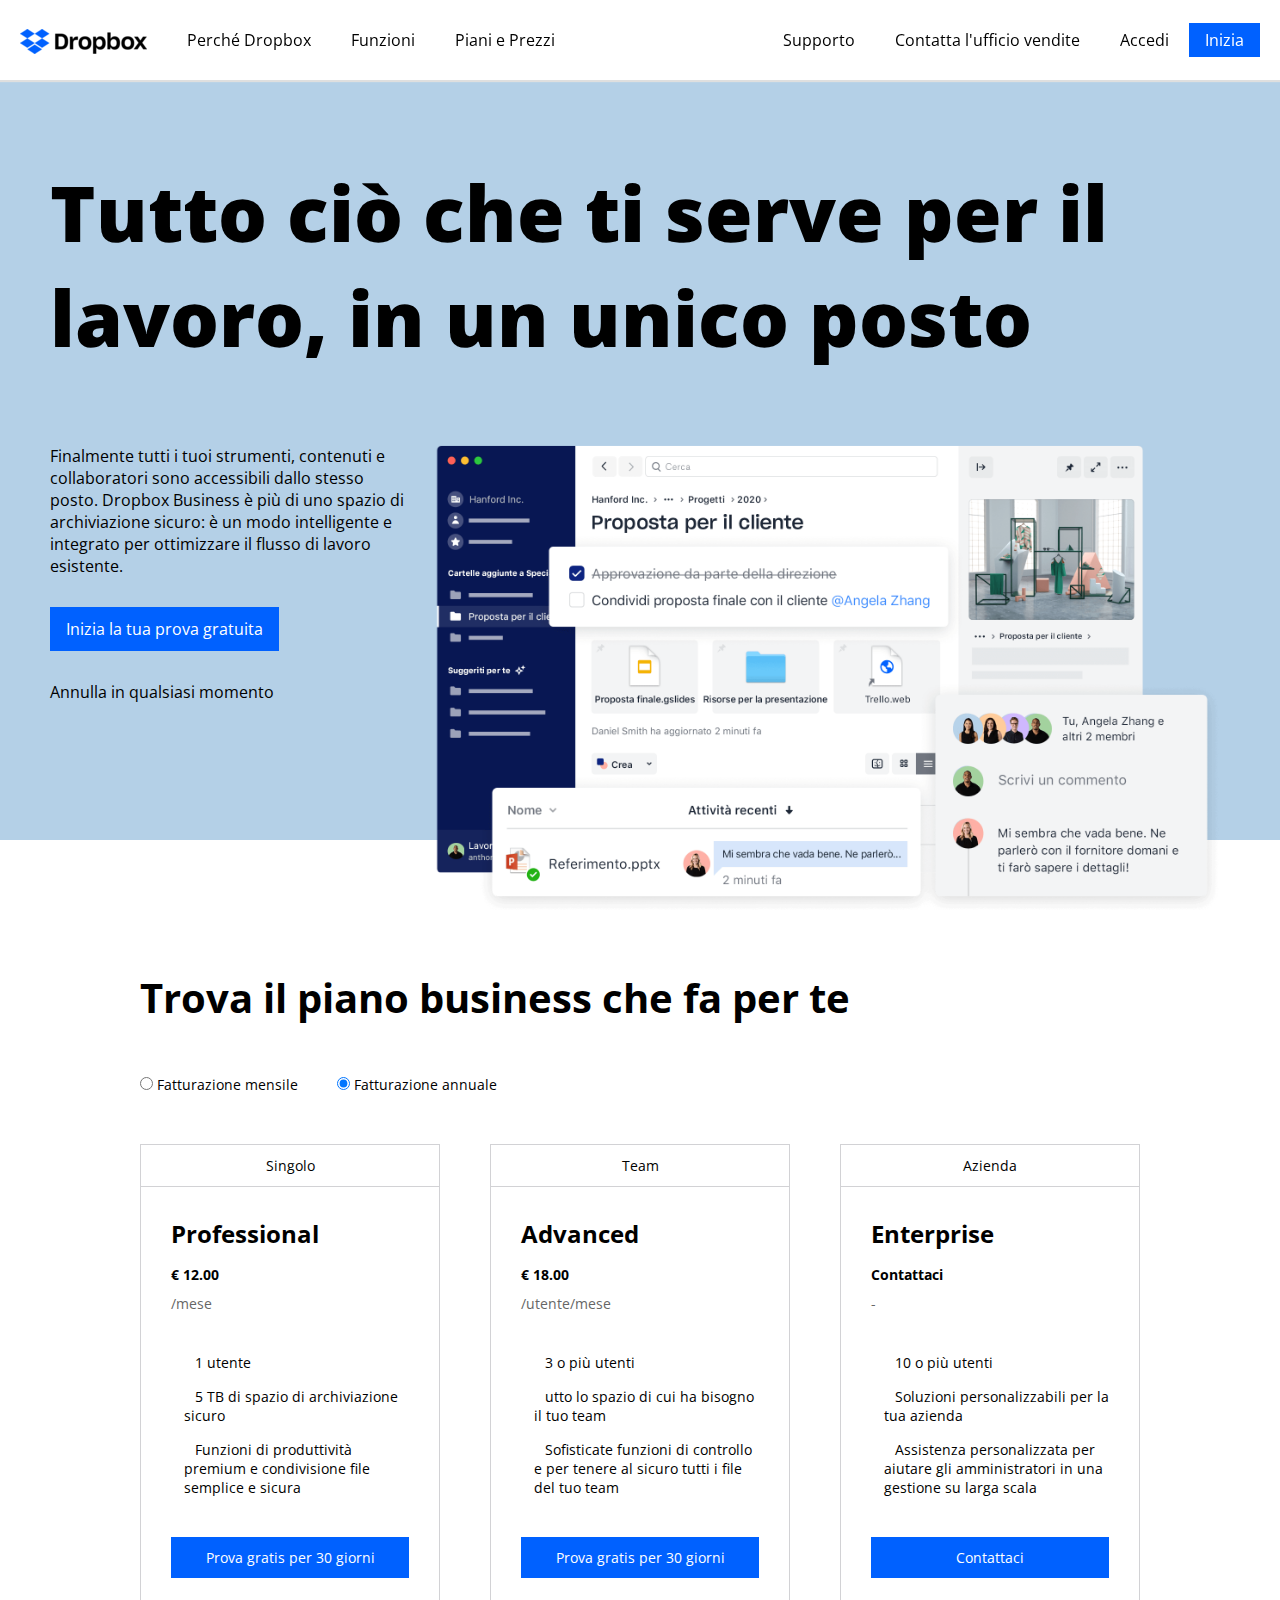
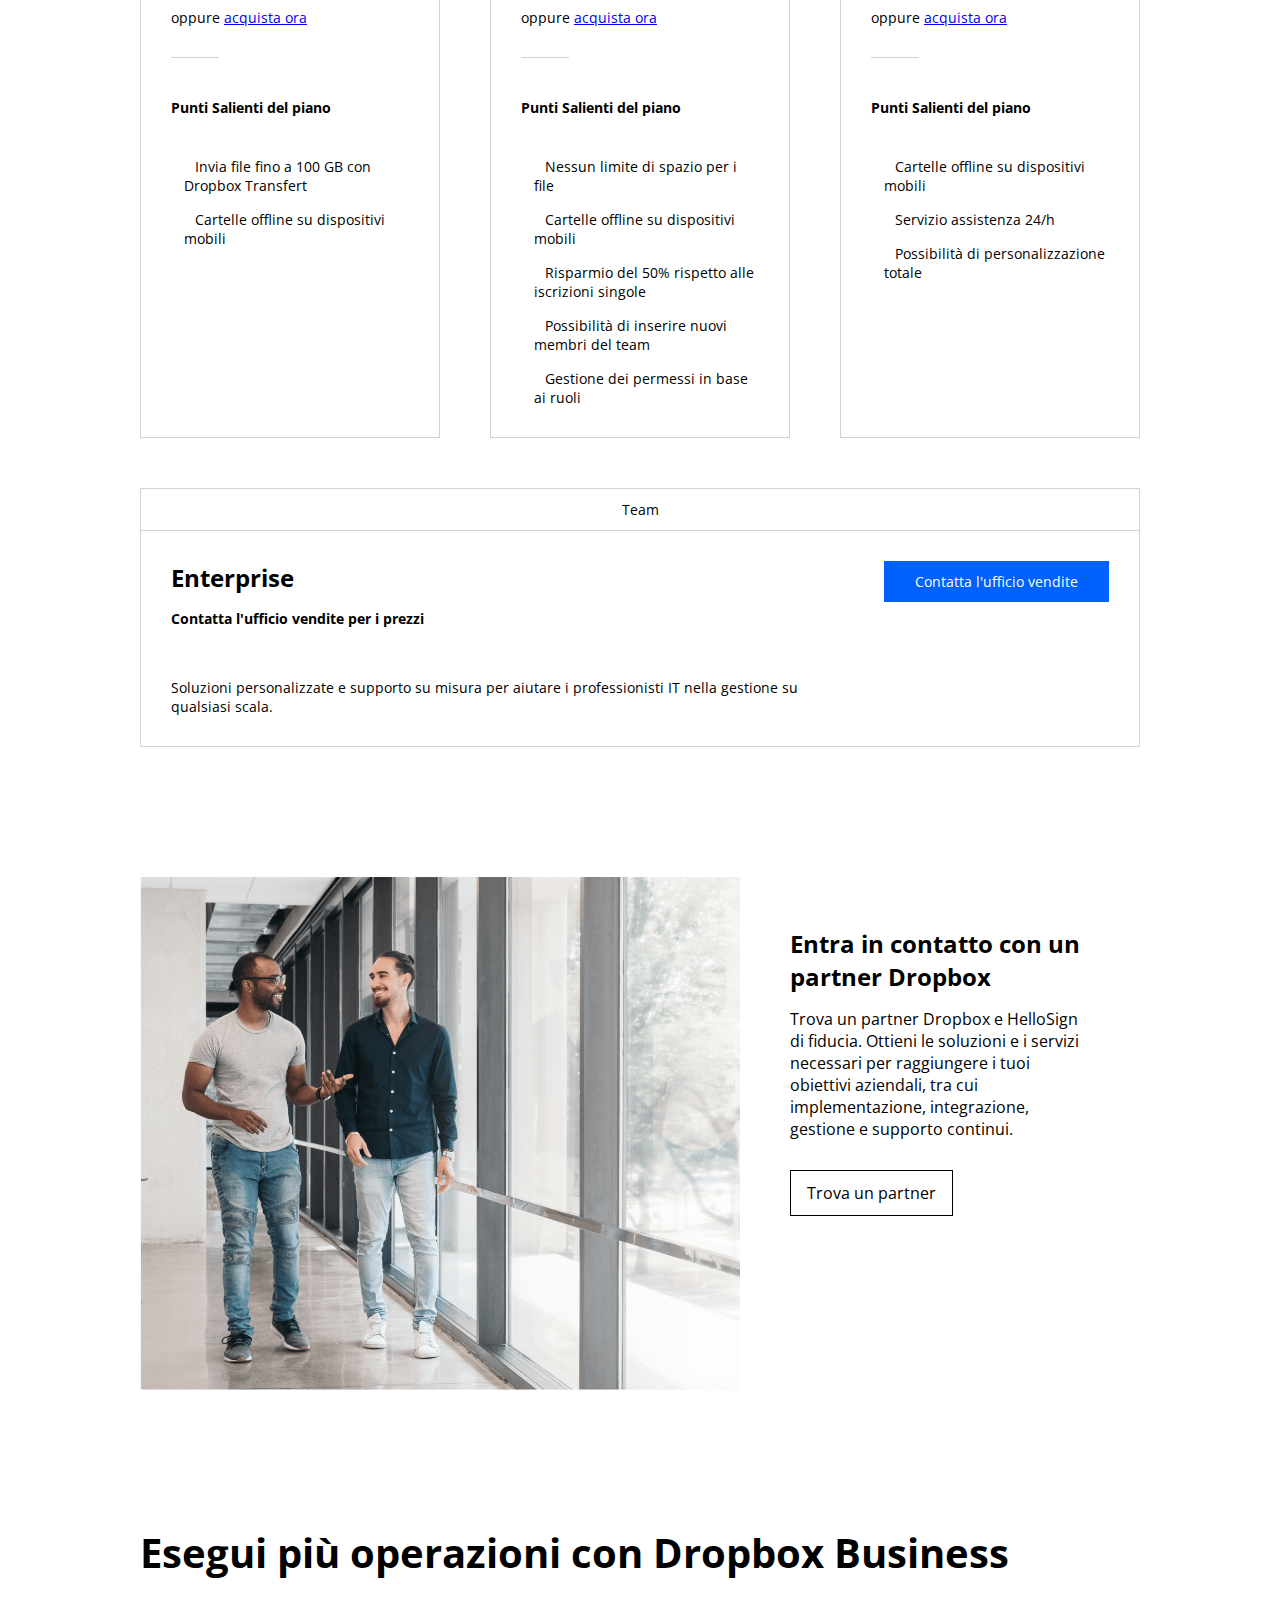
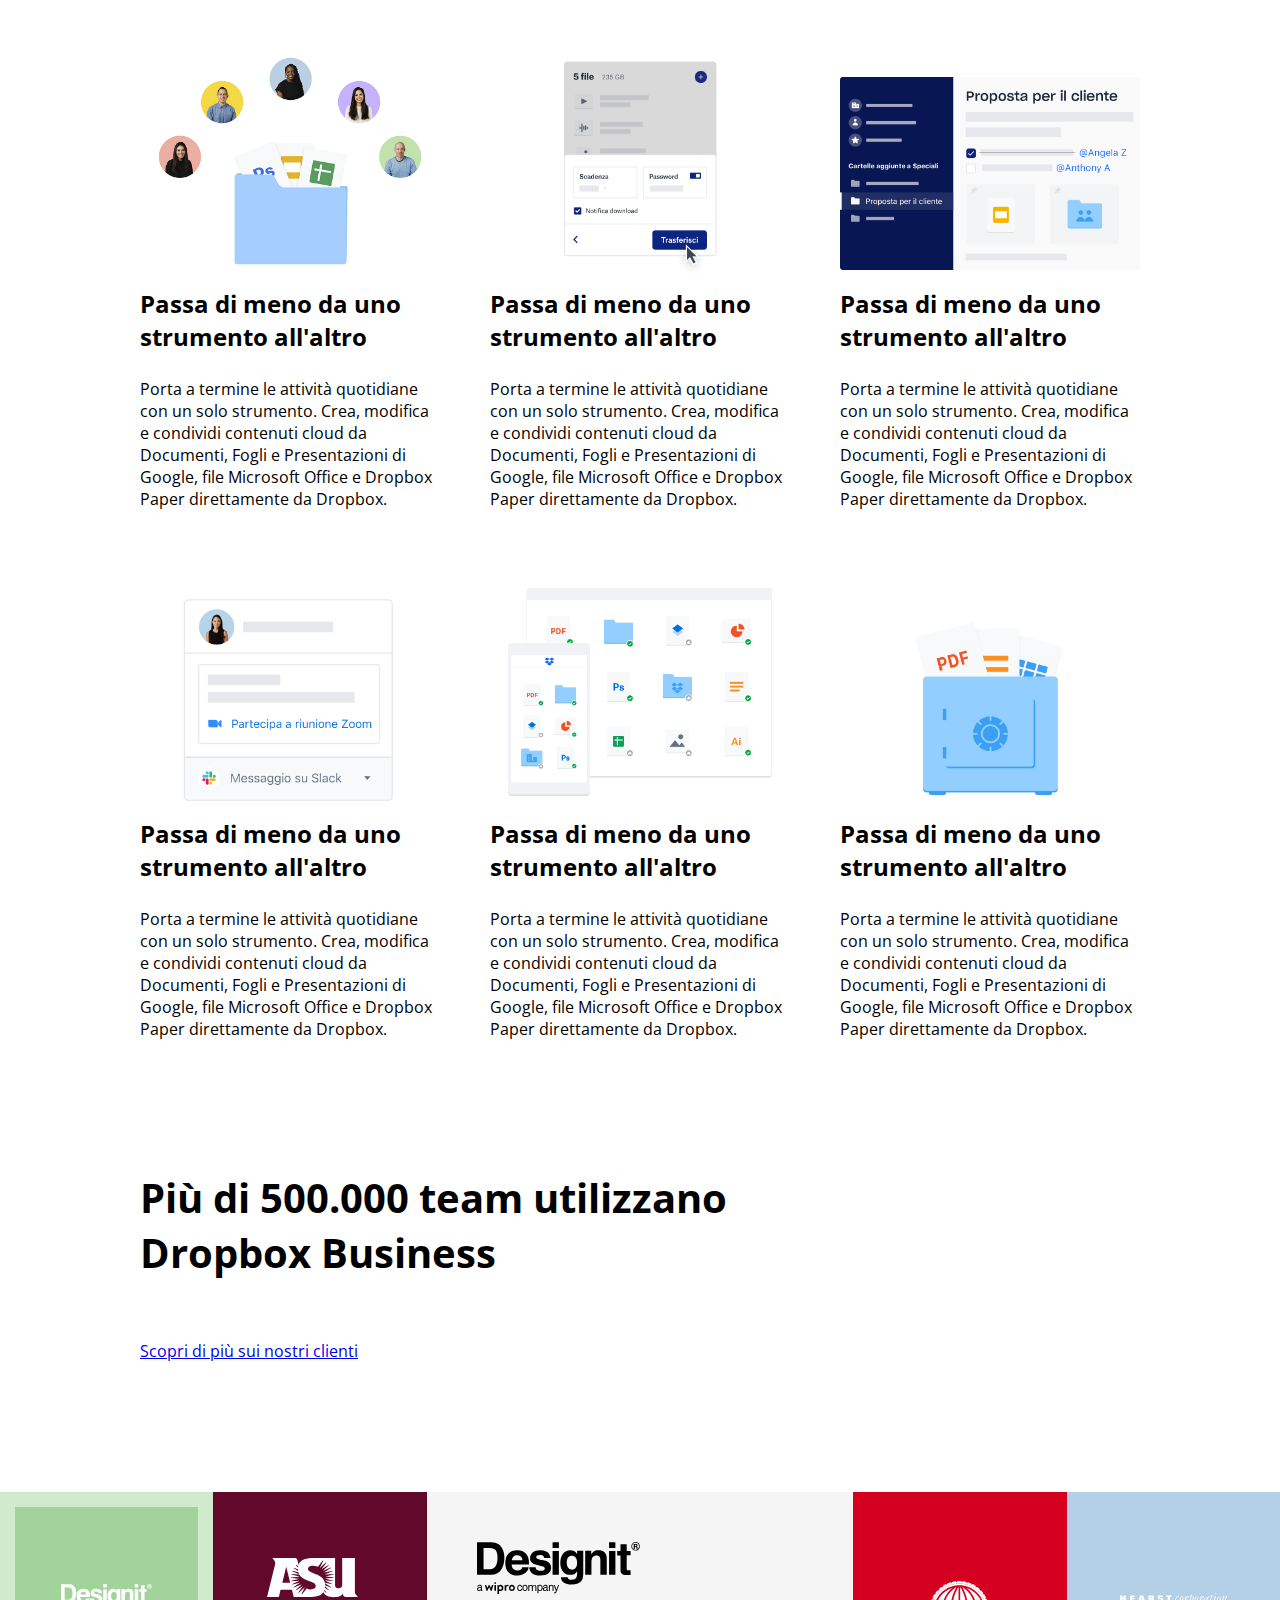
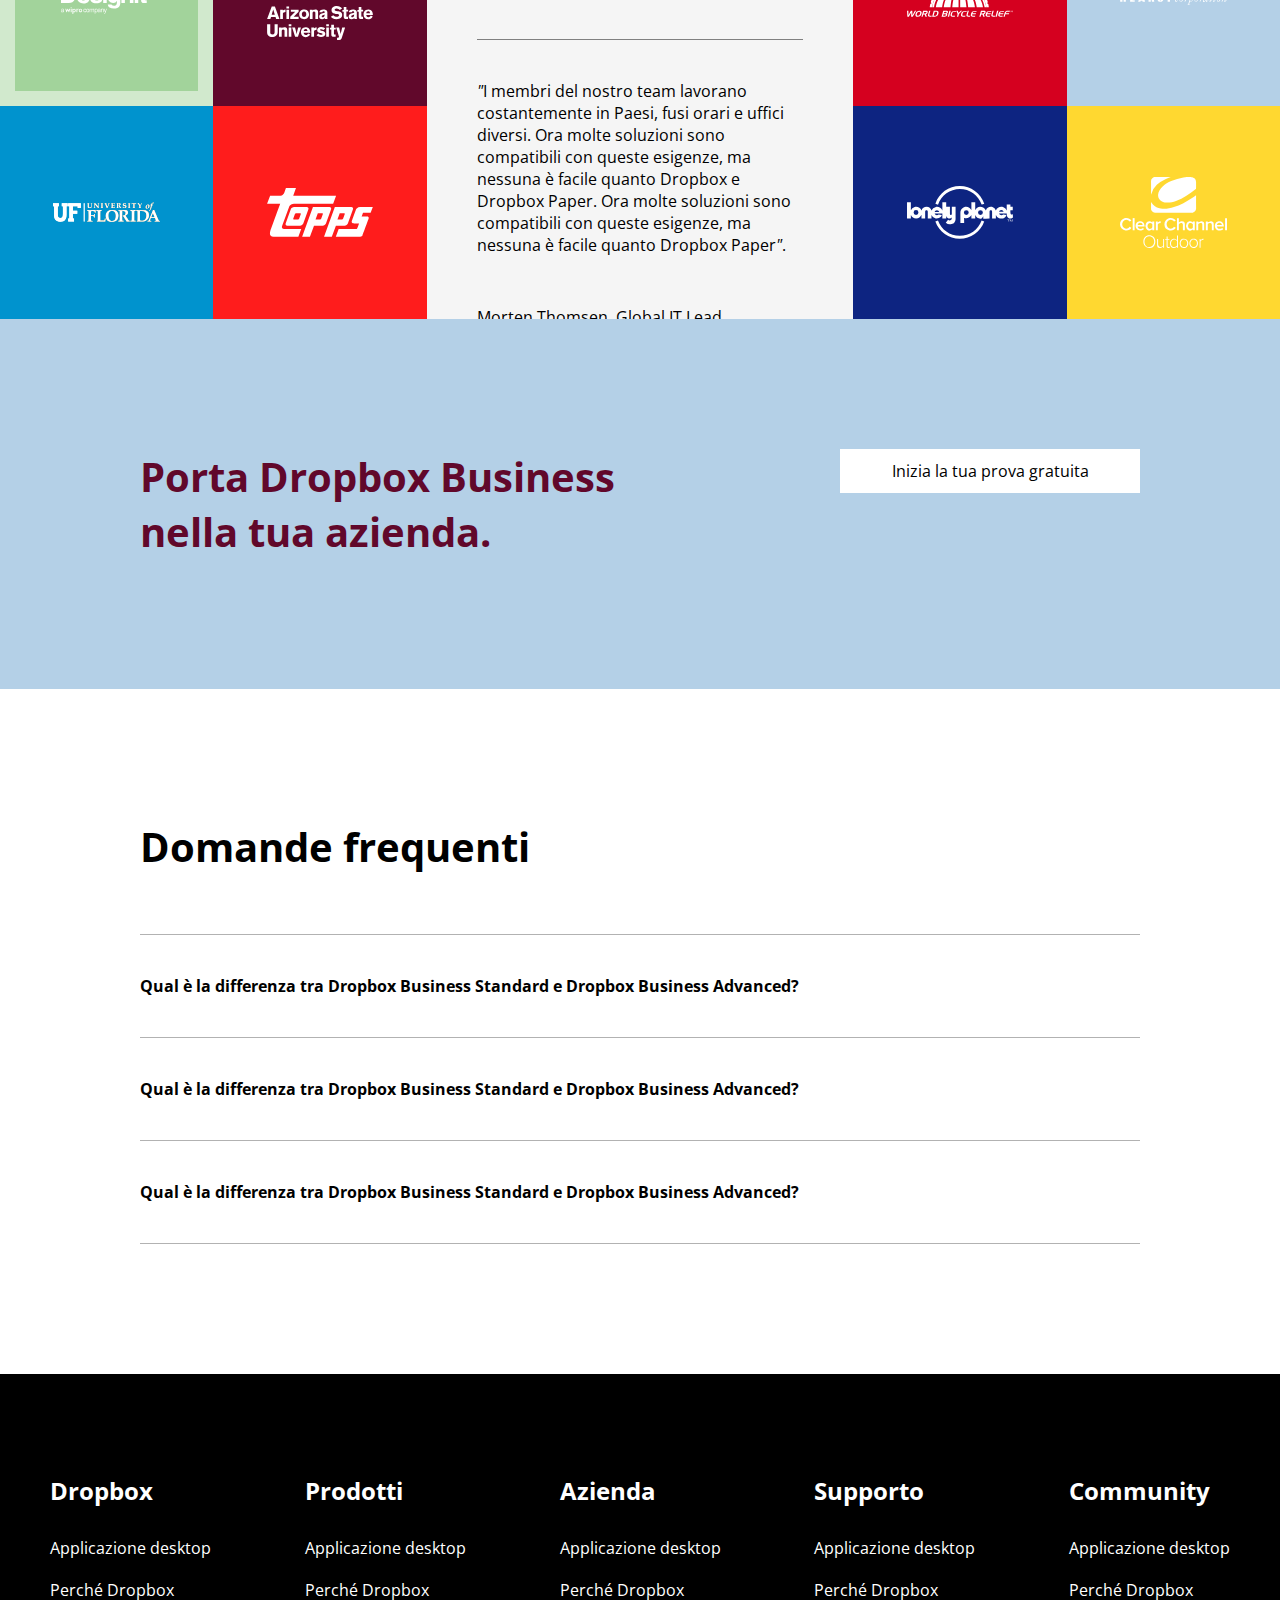
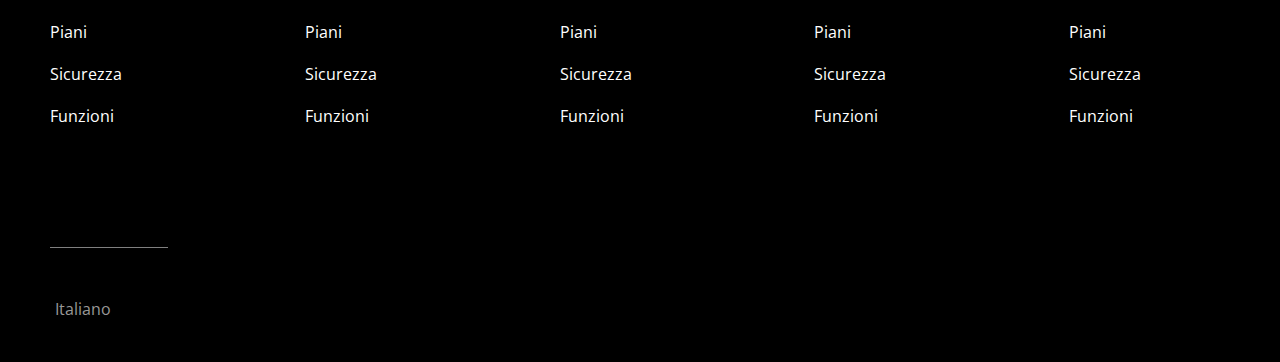
==== index.html @ 7e13dfa2 "Distanze footer" ====
<!DOCTYPE html>
<html lang="en">

<head>
  <meta charset="UTF-8">
  <meta http-equiv="X-UA-Compatible" content="IE=edge">
  <meta name="viewport" content="width=device-width, initial-scale=1.0">
  <title>Dropbox</title>

  <!-- Google Fonts -->
  <link rel="preconnect" href="https://fonts.googleapis.com">
  <link rel="preconnect" href="https://fonts.gstatic.com" crossorigin>
  <link href="https://fonts.googleapis.com/css2?family=Open+Sans:wght@300;400;500;600;700;800&display=swap" rel="stylesheet">


  <!-- Font Awesome -->
  <link rel="stylesheet" href="https://cdnjs.cloudflare.com/ajax/libs/font-awesome/6.2.1/css/all.min.css" integrity="sha512-MV7K8+y+gLIBoVD59lQIYicR65iaqukzvf/nwasF0nqhPay5w/9lJmVM2hMDcnK1OnMGCdVK+iQrJ7lzPJQd1w==" crossorigin="anonymous" referrerpolicy="no-referrer" />

  <!-- CSS -->
  <link rel="stylesheet" href="css/style.css">
</head>

<body>
  <!-- Header -->
  <header>
    <div id="header" class="page-full flex">
      <!-- Header left -->
      <nav class="header-left">
        <ul class="flex">
          <li>
              <img src="img/logo-small.png" alt="Logo di Dropbox">
          </li>
          <li><a href="#">Perché Dropbox</a></li>
          <li><a href="#">Funzioni</a></li>
          <li><a href="#">Piani e Prezzi</a></li>
        </ul>
      </nav>
      <!-- // Header left -->
  
      <!-- Header right -->
      <nav class="header-right">
        <ul class="flex">
          <li><a href="#">Supporto</a></li>
          <li><a href="#">Contatta l'ufficio vendite</a></li>
          <li><a href="#">Accedi</a></li>
          <li><button class="button button-primary small">Inizia</button></li>
        </ul>
      </nav>
      <!-- // Header right -->
    </div>
  </header>
  <!-- // Header -->

  <!-- Main -->
  <main>
    <!-- Jumbotron -->
    <section id="jumbotron">
      <div class="page-big">
        <h1>Tutto ciò che ti serve per il lavoro, in un unico posto</h1>
        <div class="jumbotron-content flex">
          <!-- Info Dropbox -->
          <div class="box-30">
            <p>Finalmente tutti i tuoi strumenti, contenuti e collaboratori sono accessibili dallo stesso posto. Dropbox Business è più di uno spazio di archiviazione sicuro: è un modo intelligente e integrato per ottimizzare il flusso di lavoro esistente.</p>
            <button class="button button-primary large">Inizia la tua prova gratuita</button>
            <div>Annulla in qualsiasi momento</div>
          </div>
          <div class="arrow-down">
            <i class="fa-solid fa-arrow-down"></i>
          </div>
          <!-- // Info Dropbox -->

          <!-- Immagine jumbotron -->
          <div class="box-70">
            <img src="img/jumbo.png" alt="Immagine promozionale - Proposta per il cliente">
          </div>
          <!-- // Immagine jumbotron -->
        </div>
      </div>
    </section>
    <!-- // Jumbotron -->

    <!-- Piani business -->
    <section id="plans" class="page-small">
      <h2>Trova il piano business che fa per te</h2>
      <div class="inputs">
        <input type="radio" id="mensile" name="fatturazione" value="mensile" checked>
        <label for="mensile">Fatturazione mensile</label>
        <input type="radio" id="annuale" name="fatturazione" value="annuale" checked>
        <label for="annuale">Fatturazione annuale</label>
      </div>
      <div class="vertical flex">
        <!-- Piano professional -->
        <div class="box-30">
          <div class="target large center">
            <i class="fa-solid fa-user"></i> Singolo
          </div>
          <div class="plan">
            <h3>Professional</h3>
            <div class="price">
              <strong>€ 12.00</strong>
              <div class="gray">/mese</div>
            </div>
            <ul class="fa-ul">
              <li><span class="fa-li user"></span>1 utente</li>
              <li><span class="fa-li folder"></span>5 TB di spazio di archiviazione sicuro</li>
              <li><span class="fa-li share-nodes"></span>Funzioni di produttività premium e condivisione file semplice e sicura</li>
            </ul>
            <div class="center">
              <button class="button button-primary large">Prova gratis per 30 giorni</button>
            </div>
            <div class="buy">oppure <a href="#">acquista ora</a></div>
            <hr>
            <div class="features">
              <strong>Punti Salienti del piano</strong>
            </div>
            <ul class="fa-ul">
              <li><span class="fa-li checklist"></span>Invia file fino a 100 GB con Dropbox Transfert</li>
              <li><span class="fa-li checklist"></span>Cartelle offline su dispositivi mobili</li>
            </ul>
          </div>
        </div>
        <!-- // Piano professional -->

        <!-- Piano advanced -->
        <div class="box-30">
          <div class="target large center">
            <i class="fa-solid fa-users"></i> Team
          </div>
          <div class="plan">
            <h3>Advanced</h3>
            <div class="price">
              <strong>€ 18.00</strong>
              <div class="gray">/utente/mese</div>
            </div>
            <ul class="fa-ul">
              <li><span class="fa-li users"></span>3 o più utenti</li>
              <li><span class="fa-li folder"></span>utto lo spazio di cui ha bisogno il tuo team</li>
              <li><span class="fa-li share-nodes"></span>Sofisticate funzioni di controllo e per tenere al sicuro tutti i file del tuo team</li>
            </ul>
            <div class="center">
              <button class="button button-primary large">Prova gratis per 30 giorni</button>
            </div>
            <div class="buy">oppure <a href="#">acquista ora</a></div>
            <hr>
            <div class="features">
              <strong>Punti Salienti del piano</strong>
            </div>
            <ul class="fa-ul">
              <li><span class="fa-li checklist"></span>Nessun limite di spazio per i file</li>
              <li><span class="fa-li checklist"></span>Cartelle offline su dispositivi mobili</li>
              <li><span class="fa-li checklist"></span>Risparmio del 50% rispetto alle iscrizioni singole</li>
              <li><span class="fa-li checklist"></span>Possibilità di inserire nuovi membri del team</li>
              <li><span class="fa-li checklist"></span>Gestione dei permessi in base ai ruoli</li>
            </ul>
          </div>
        </div>
        <!-- // Piano advanced -->

        <!-- Piano enterprise azienda -->
        <div class="box-30">
          <div class="target large center">
            <i class="fa-solid fa-building"></i> Azienda
          </div>
          <div class="plan">
            <h3>Enterprise</h3>
            <div class="price">
              <strong>Contattaci</strong>
              <div class="gray">-</div>
            </div>
            <ul class="fa-ul">
              <li><span class="fa-li user"></span>10 o più utenti</li>
              <li><span class="fa-li folder"></span>Soluzioni personalizzabili per la tua azienda</li>
              <li><span class="fa-li share-nodes"></span>Assistenza personalizzata per aiutare gli amministratori in una gestione su larga scala</li>
            </ul>
            <div class="center">
              <button class="button button-primary large">Contattaci</button>
            </div>
            <div class="buy">oppure <a href="#">acquista ora</a></div>
            <hr>
            <div class="features">
              <strong>Punti Salienti del piano</strong>
            </div>
            <ul class="fa-ul">
              <li><span class="fa-li checklist"></span>Cartelle offline su dispositivi mobili</li>
              <li><span class="fa-li checklist"></span>Servizio assistenza 24/h</li>
              <li><span class="fa-li checklist"></span>Possibilità di personalizzazione totale</li>
            </ul>
          </div>
        </div>
        <!-- // Piano enterprise azienda -->
      </div>

      <!-- Piano enterprise team -->
      <div class="horizontal">
        <div class="target large center">
          <i class="fa-solid fa-building"></i> Team
        </div>
        <div class="flex plan">
          <div class="box-70">
            <h3>Enterprise</h3>
            <div class="price">
              <strong>Contatta l'ufficio vendite per i prezzi</strong>
            </div>
            <p>Soluzioni personalizzate e supporto su misura per aiutare i professionisti IT nella gestione su qualsiasi scala.</p>
          </div>
          
          <div class="box-30">
            <button class="button button-primary large">Contatta l'ufficio vendite</button>          
          </div>
        </div>
      </div>
      <!-- // Piano enterprise team -->
    </section>
    <!-- // Piani business -->

    <!-- Contattaci -->
    <section id="contact-us" class="page-small flex">
      <div class="box-60">
        <img src="img/partner.png" alt="Foto promozionale - Partner di Dropbox">
      </div>
      <div class="box-40">
        <h3>Entra in contatto con un partner Dropbox</h3>
        <p>Trova un partner Dropbox e HelloSign di fiducia. Ottieni le soluzioni e i servizi necessari per raggiungere i tuoi obiettivi aziendali, tra cui implementazione, integrazione, gestione e supporto continui.</p>
        <button class="button button-secondary large">Trova un partner</button>
      </div>
    </section>
    <!-- // Contattaci -->

    <!-- Business -->
    <section id="business" class="page-small">
      <h2>Esegui più operazioni con Dropbox Business</h2>
      <div class="flex">
        <!-- Strumento 1 -->
        <div class="box-30">
          <div>
            <img src="img/business-feature-switching-tools.png" alt="Immagine promozionale - Strumenti">
          </div>
          <h3>Passa di meno da uno strumento all'altro</h3>
          <p>Porta a termine le attività quotidiane con un solo strumento. Crea, modifica e condividi contenuti cloud da Documenti, Fogli e Presentazioni di Google, file Microsoft Office e Dropbox Paper direttamente da Dropbox.</p>
        </div>
        <!-- // Strumento 1 -->

        <!-- Strumento 2 -->
        <div class="box-30">
          <div>
            <img src="img/business-feature-send-files-it.png" alt="Immagine promozionale - Trasferimento file">
          </div>
          <h3>Passa di meno da uno strumento all'altro</h3>
          <p>Porta a termine le attività quotidiane con un solo strumento. Crea, modifica e condividi contenuti cloud da Documenti, Fogli e Presentazioni di Google, file Microsoft Office e Dropbox Paper direttamente da Dropbox.</p>
        </div>
        <!-- // Strumento 2 -->

        <!-- Strumento 3 -->
        <div class="box-30">
          <div>
            <img src="img/business-feature-coordinate-it.png" alt="Immagine promozionale - Proposta per il cliente">
          </div>
          <h3>Passa di meno da uno strumento all'altro</h3>
          <p>Porta a termine le attività quotidiane con un solo strumento. Crea, modifica e condividi contenuti cloud da Documenti, Fogli e Presentazioni di Google, file Microsoft Office e Dropbox Paper direttamente da Dropbox.</p>
        </div>
        <!-- // Strumento 3 -->

        <!-- Strumento 4 -->
        <div class="box-30">
          <div>
            <img src="img/business-feature-integrations-it.png" alt="Immagine promozionale - Riunione Zoom">
          </div>
          <h3>Passa di meno da uno strumento all'altro</h3>
          <p>Porta a termine le attività quotidiane con un solo strumento. Crea, modifica e condividi contenuti cloud da Documenti, Fogli e Presentazioni di Google, file Microsoft Office e Dropbox Paper direttamente da Dropbox.</p>
        </div>
        <!-- // Strumento 4 -->

        <!-- Strumento 5 -->
        <div class="box-30">
          <div>
            <img src="img/business-feature-multi-device.png" alt="Immagine promozionale - Strumenti">
          </div>
          <h3>Passa di meno da uno strumento all'altro</h3>
          <p>Porta a termine le attività quotidiane con un solo strumento. Crea, modifica e condividi contenuti cloud da Documenti, Fogli e Presentazioni di Google, file Microsoft Office e Dropbox Paper direttamente da Dropbox.</p>
        </div>
        <!-- // Strumento 5 -->

        <!-- Strumento 6 -->
        <div class="box-30">
          <div>
            <img src="img/business-feature-security.png" alt="Immagine promozionale - Sicurezza di Dropbox">
          </div>
          <h3>Passa di meno da uno strumento all'altro</h3>
          <p>Porta a termine le attività quotidiane con un solo strumento. Crea, modifica e condividi contenuti cloud da Documenti, Fogli e Presentazioni di Google, file Microsoft Office e Dropbox Paper direttamente da Dropbox.</p>
        </div>
        <!-- // Strumento 6 -->
      </div>
    </section>
    <!-- // Business -->

    <!-- Business 2 -->
    <section id="business-choice" class="page-small">
      <div class="box-70">
        <h2>Più di 500.000 team utilizzano Dropbox Business</h2>
        <a href="#">Scopri di più sui nostri clienti</a>
      </div>
    </section>
    <!-- // Business 2 -->

    <!-- Partner -->
    <section id="partner" class="page-full flex">
      <!-- Partner sinistra -->
      <div class="partner-left">
        <div class="partner-box flex">
          <div class="partner-logo flex designit"><img src="img/designit.svg" alt="Logo di Designit"></div>
          <div class="partner-logo flex arizona-uni"><img src="img/arizona_state_university.svg" alt="Logo dell'Arizona State University"></div>
          <div class="partner-logo flex uni-florida"><img src="img/university_of_florida.svg" alt="Logo dell'University of Florida"></div>
          <div class="partner-logo flex topps"><img src="img/topps.svg" alt="Logo di Topps"></div>
        </div>
      </div>
      <!-- // Partner sinistra -->

      <!-- Contenuto -->
      <div class="partner-content">
        <div class="partner-box">
          <img src="img/designit.svg" alt="Logo di Designit">
          <hr>
          <p><em>"</em>I membri del nostro team lavorano costantemente in Paesi, fusi orari e uffici diversi. Ora molte soluzioni sono compatibili con queste esigenze, ma nessuna è facile quanto Dropbox e Dropbox Paper. Ora molte soluzioni sono compatibili con queste esigenze, ma nessuna è facile quanto Dropbox Paper<em>"</em>.</p>
          <div>Morten Thomsen, Global IT Lead</div>
        </div>
      </div>
      <!-- // Contenuto -->

      <!-- Partner destra -->
      <div class="partner-right">
        <div class="partner-box flex">
          <div class="partner-logo flex world-bicycle"><img src="img/world_bicycle_relief.svg" alt="Logo di World Bicycle Relief"></div>
          <div class="partner-logo flex hearst"><img src="img/hearst_corp.svg" alt="Logo di Hearst Corporation"></div>
          <div class="partner-logo flex lonely-planet"><img src="img/lonely_planet.svg" alt="Logo di Lonely Planet"></div>
          <div class="partner-logo flex clear-channel"><img src="img/clear_channel.svg" alt="Logo di Clear Channel Outdoor"></div>
        </div>
      </div>
      <!-- // Partner destra -->
    </section>
    <!-- // Partner -->

    <!-- Prova gratuita -->
    <section id="try-for-free" class="page-full">
      <div class="page-small flex">
        <div class="box-50">
          <h2>Porta Dropbox Business nella tua azienda.</h2>
        </div>
        <div class="box-30">
          <button class="button button-secondary large">Inizia la tua prova gratuita</button>
        </div>
      </div>
    </section>
    <!-- // Prova gratuita -->

    <!-- FAQ -->
    <section id="faq" class="page-small">
      <h2>Domande frequenti</h2>
      <hr>
      <div class="flex">
        <strong>Qual è la differenza tra Dropbox Business Standard e Dropbox Business Advanced?</strong>
        <span><i class="fa-solid fa-chevron-down"></i></span>
      </div>
      <hr>
      <div class="flex">
        <strong>Qual è la differenza tra Dropbox Business Standard e Dropbox Business Advanced?</strong>
        <span><i class="fa-solid fa-chevron-down"></i></span>
      </div>
      <hr>
      <div class="flex">
        <strong>Qual è la differenza tra Dropbox Business Standard e Dropbox Business Advanced?</strong>
        <span><i class="fa-solid fa-chevron-down"></i></span>
      </div>
      <hr>
    </section>
    <!-- // FAQ -->
  </main>
  <!-- // Main -->

  <!-- Footer -->
  <footer>
    <div class="page-big">
      <div id="footer-top" class="flex">
        <!-- Dropbox -->
        <section>
          <h3>Dropbox</h3>
          <ul>
            <li><a href="#">Applicazione desktop</a></li>
            <li><a href="#">Perché Dropbox</a></li>
            <li><a href="#">Piani</a></li>
            <li><a href="#">Sicurezza</a></li>
            <li><a href="#">Funzioni</a></li>
          </ul>
        </section>
        <!-- // Dropbox -->
  
        <!-- Prodotti -->
        <section>
          <h3>Prodotti</h3>
          <ul>
            <li><a href="#">Applicazione desktop</a></li>
            <li><a href="#">Perché Dropbox</a></li>
            <li><a href="#">Piani</a></li>
            <li><a href="#">Sicurezza</a></li>
            <li><a href="#">Funzioni</a></li>
          </ul>
        </section>
        <!-- // Prodotti -->
  
        <!-- Azienda -->
        <section>
          <h3>Azienda</h3>
          <ul>
            <li><a href="#">Applicazione desktop</a></li>
            <li><a href="#">Perché Dropbox</a></li>
            <li><a href="#">Piani</a></li>
            <li><a href="#">Sicurezza</a></li>
            <li><a href="#">Funzioni</a></li>
          </ul>
        </section>
        <!-- // Azienda -->
  
        <!-- Supporto -->
        <section>
          <h3>Supporto</h3>
          <ul>
            <li><a href="#">Applicazione desktop</a></li>
            <li><a href="#">Perché Dropbox</a></li>
            <li><a href="#">Piani</a></li>
            <li><a href="#">Sicurezza</a></li>
            <li><a href="#">Funzioni</a></li>
          </ul>
        </section>
        <!-- // Supporto -->
  
        <!-- Community -->
        <section>
          <h3>Community</h3>
          <ul>
            <li><a href="#">Applicazione desktop</a></li>
            <li><a href="#">Perché Dropbox</a></li>
            <li><a href="#">Piani</a></li>
            <li><a href="#">Sicurezza</a></li>
            <li><a href="#">Funzioni</a></li>
          </ul>
        </section>
        <!-- // Community -->
      </div>
      <div id="footer-bottom">
        <hr>
        <div class="language">
          <span><i class="fa-solid fa-earth-americas"></i></span>
          <span>Italiano</span>
          <span><i class="fa-solid fa-caret-up"></i></span>
        </div>
      </div>
    </div>
  </footer>
  <!-- // Footer -->
</body>

</html>
---- css/style.css ----
/* 
Reset
*/

* {
  box-sizing: border-box;
  margin: 0;
  padding: 0;
}

/* 
Container
*/

.flex {
  display: flex;
  justify-content: space-between;
}

.page-full {
  max-width: 1920px;
}

.page-big {
  max-width: 1180px;
}

.page-small {
  max-width: 1000px;
}

.page-full,
.page-big,
.page-small {
  margin: auto;
}

.box-30 {
  width: 30%;
}

.box-40 {
  width: 40%;
}

.box-50 {
  width: 50%;
}

.box-60 {
  width: 60%;
}

.box-70 {
  width: 70%;
}

/* 
Background
*/

#jumbotron,
#try-for-free {
  background-color: #b4d0e7;
}

/* 
Typo
*/

body {
  font-family: 'Open Sans', sans-serif;
}

h1 {
  font-size: 77px;
  font-weight: 800;
}

h2 {
  font-size: 40px;
}

h3 {
  font-size: 24px;
}

#plans {
  font-size: 14px;
}

.center {
  text-align: center;
}

/* 
Common
*/

img {
  width: 100%;
}

ul {
  list-style-type: none;
}

ul a {
  color: currentColor;
  text-decoration: none;
}

hr {                                       
  border: none;
  border-top: 1px solid;
}

/* 
Buttons
*/

.button {
  cursor: pointer;
  font-family: inherit;
  font-size: inherit;
}

.button-primary {
  border: none;
  background-color: #0061ff;
  color: white;
}

.button-secondary {
  background-color: #ffffff;
  border: 1px solid black;
}

.small {
  padding: 6px 16px;
}

.large {
  padding: 11px 16px;
}

/* 
CSS Icons Font Awesome
*/

.icon::before {
  display: inline-block;
  font-style: normal;
  font-variant: normal;
  text-rendering: auto;
  -webkit-font-smoothing: antialiased;
}

/* 
Header
*/

header {
  height: 80px;
  position: fixed;
  top: 0;
  left: 0;
  right: 0;
  z-index: 1000;
  background-color: #ffffff;
  box-shadow: 0px 2px 1px 0px #dfdfdf;
}

header ul {
  line-height: 80px;
}

header img {
  vertical-align: middle;
}

header .header-left ul > *,
header .header-right ul > *:not(:last-child) {
  margin: 0 20px;
}

header .header-right {
  margin-right: 20px;
}

/* 
Jumbotron
*/

#jumbotron {
  padding-top: 160px;
}

.jumbotron-content {
  position: relative;
  top: 75px;
}

#jumbotron .box-30 > * {
  margin-bottom: 30px;
}

#jumbotron .arrow-down {
  position: absolute;
  bottom: 85px;
  left: 0;
  font-size: 45px;
  cursor: pointer;
}

/*
Main
*/

main section {
  padding-top: 130px;
}

/* 
Piani business
*/

#plans .plan {
  padding: 30px;
}

#plans .inputs {
  margin: 50px 0;
}

#plans .inputs > * {
  padding-right: 35px;
}

#plans .target {
  border-bottom: 1px solid #d2d2d5;
}

#plans .vertical .box-30,
#plans .horizontal {
  border: 1px solid #d2d2d5;
}

#plans .horizontal .box-30 {
  text-align: right;
}

#plans ul {
  margin-left: 13px;
}

#plans ul,
#plans .vertical button,
#plans .features {
  margin-top: 40px;
}

#plans .price,
#plans ul > * {
  margin-top: 15px;
}

#plans .price .gray {
  margin-top: 10px;
}

#plans .price .gray {
  color: #666666;
}

#plans .buy {
  margin: 30px 0;
}

#plans hr {
  width: 20%;                                        
  border: none;
  border-top: 1px solid #d2d2d5;
}

#plans .vertical .button {
  width: 100%;
}

#plans .horizontal .button {
  width: 80%;
}

#plans .horizontal,
#plans .horizontal .plan p {
  margin-top: 50px;
}

/* 
Piani business - Liste
*/

.fa-li::before {
  font-family: "Font Awesome 5 Free";
  font-weight: 900;
}

.fa-li.user::before {
  content: "\f007";
}

.fa-li.folder::before {
  content: "\f07b";
}

.fa-li.share-nodes::before {
  content: "\f1e0";
}

.fa-li.checklist::before {
  content: "\f00c";
  color: #0061ff;
}

.fa-li.users::before {
  content: "\f0c0";
}

/* 
Contattaci
*/

#contact-us p {
  margin: 15px 0 30px;
}

#contact-us .box-40 {
  padding: 50px;
}

/* 
Business
*/

#business .box-30 {
  margin-top: 60px;
}

#business h3 {
  margin-bottom: 25px;
}

#business .flex {
  flex-wrap: wrap;
}

#business-choice h2 {
  margin-bottom: 60px;
}

/* 
Partner
*/

#partner > * {
  width: calc(100% / 3);
  position: relative;
}

#partner > *::before {
  display: block;
  padding-top: 100%;
  content: "";
}

#partner .partner-box {
  position: absolute;
  top: 0;
  right: 0;
  bottom: 0;
  left: 0;
  flex-wrap: wrap;
}

#partner .partner-logo {
  width: 50%;
  height: 50%;
  justify-content: center;
  align-items: center;
}

#partner .partner-logo img {
  width: 50%;
  filter: invert(1);
}

#partner .partner-content {
  background-color: #f5f5f5;
}

#partner .partner-content .partner-box {
  padding: 50px;
  overflow: auto;
}

#partner .partner-content img {
  width: 50%;
}

#partner .partner-content hr {
  margin: 40px 0;
}

#partner .partner-content p {
  margin-bottom: 50px;
}

/* 
Loghi partner sinistra
*/

#partner .designit {
  background-color: #a2d39b;
  border: 15px solid #d1e9cd;
}

#partner .arizona-uni {
  background-color: #61082b;
}

#partner .uni-florida {
  background-color: #0093ce;
}

#partner .topps {
  background-color: #ff1c1c;
}

/* 
Loghi partner destra
*/

#partner .world-bicycle {
  background-color: #d5001f;
}

#partner .hearst {
  background-color: #b4d0e7;
}

#partner .lonely-planet {
  background-color: #0d2481;
}

#partner .clear-channel {
  background-color: #ffd830;
}

/* 
Prova gratuita
*/

#try-for-free {
  padding-bottom: 130px;
}

#try-for-free h2 {
  color: #61082b;
}

#try-for-free .button {
  border: none;
  width: 100%;
}

/* 
FAQ
*/

#faq {
  padding-bottom: 130px;
}

#faq h2 {
  margin-bottom: 60px;
}

#faq .flex {
  margin: 40px 0;
}

#faq span {
  width: 5%;
  font-size: 12px;
}

#faq hr {
  width: 100%;
  color: #b2b2b2;
}

/* 
Footer
*/

footer {
  background-color: #000000;
  padding-bottom: 40px;
}

#footer-top {
  padding: 100px 0;
  color: #ffffff;
}

#footer-top h3 {
  margin-bottom: 30px;
}

#footer-top li {
  margin-bottom: 20px;
}

#footer-bottom {
  color: #999897;
}

#footer-bottom hr {
  width: 10%;
}

#footer-bottom .language {
  margin-top: 50px;
}

#footer-bottom .language i {
  margin-right: 5px;
  vertical-align: middle;
}
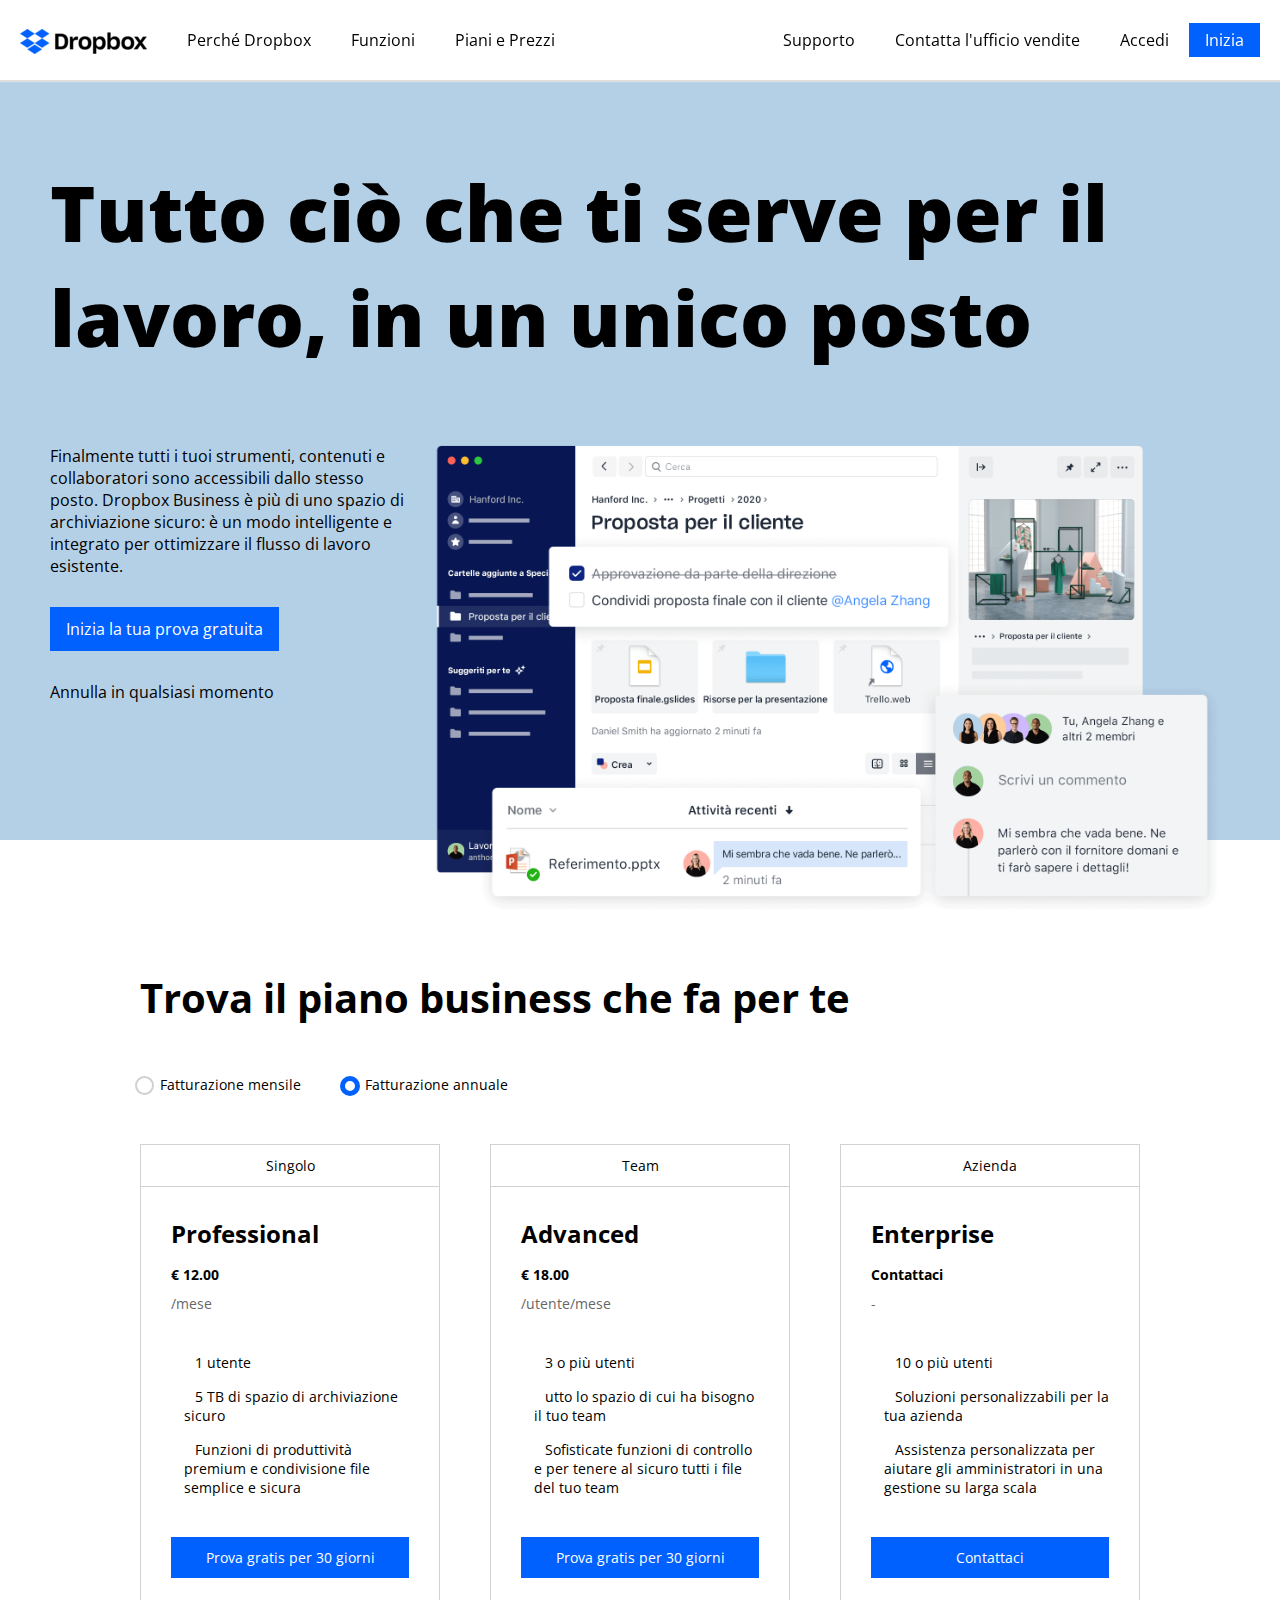
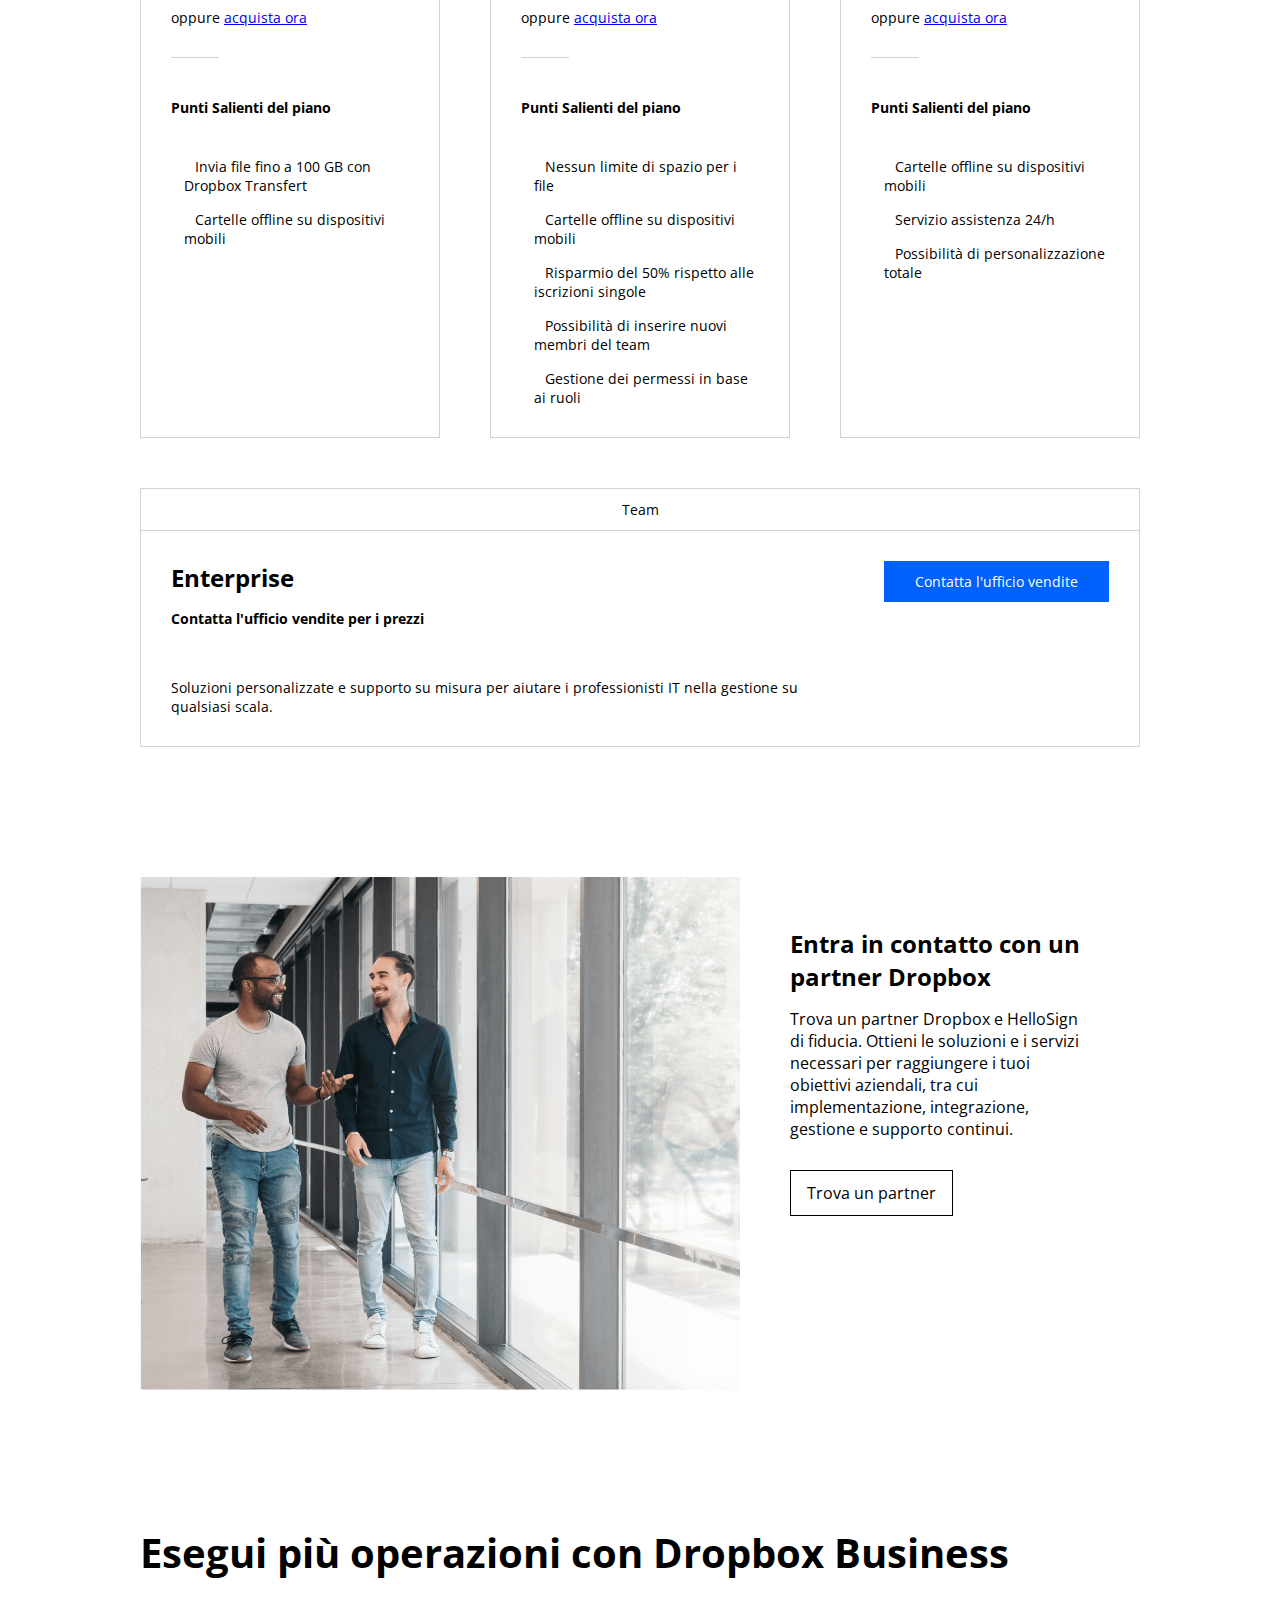
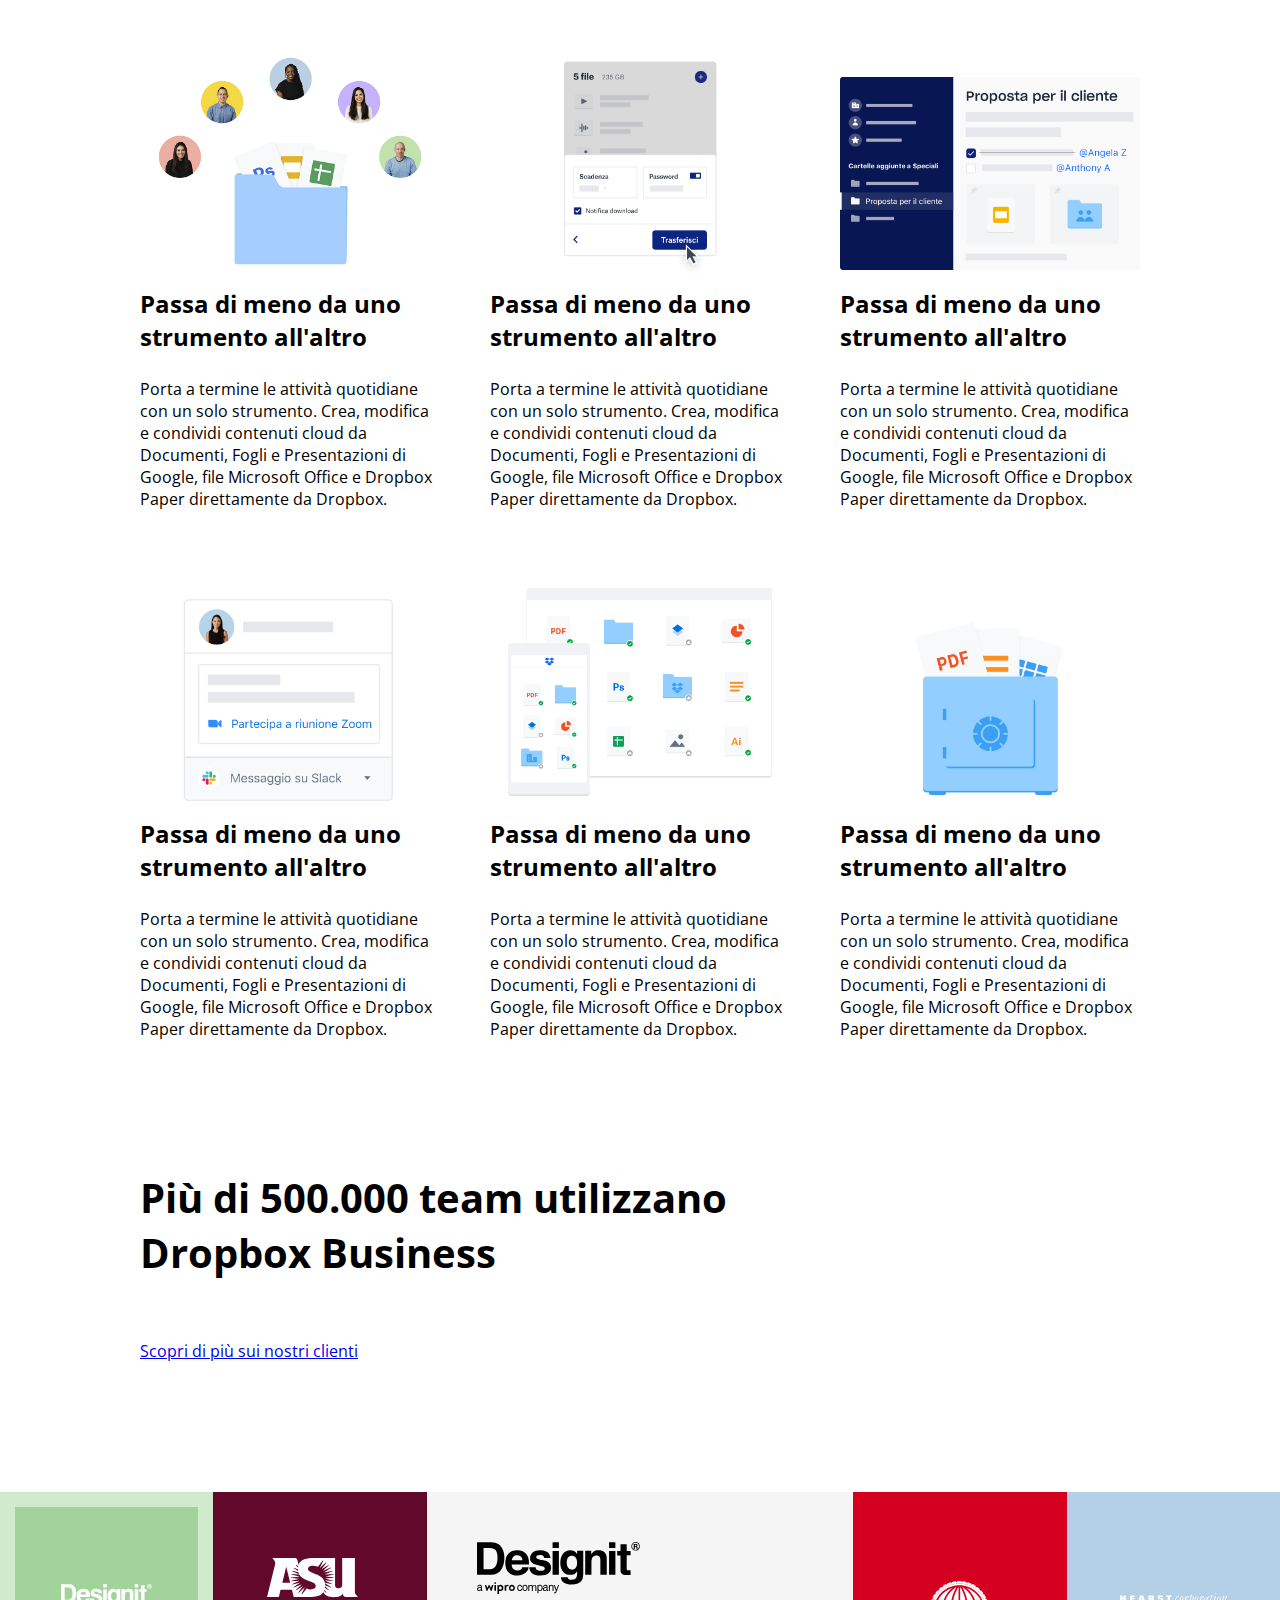
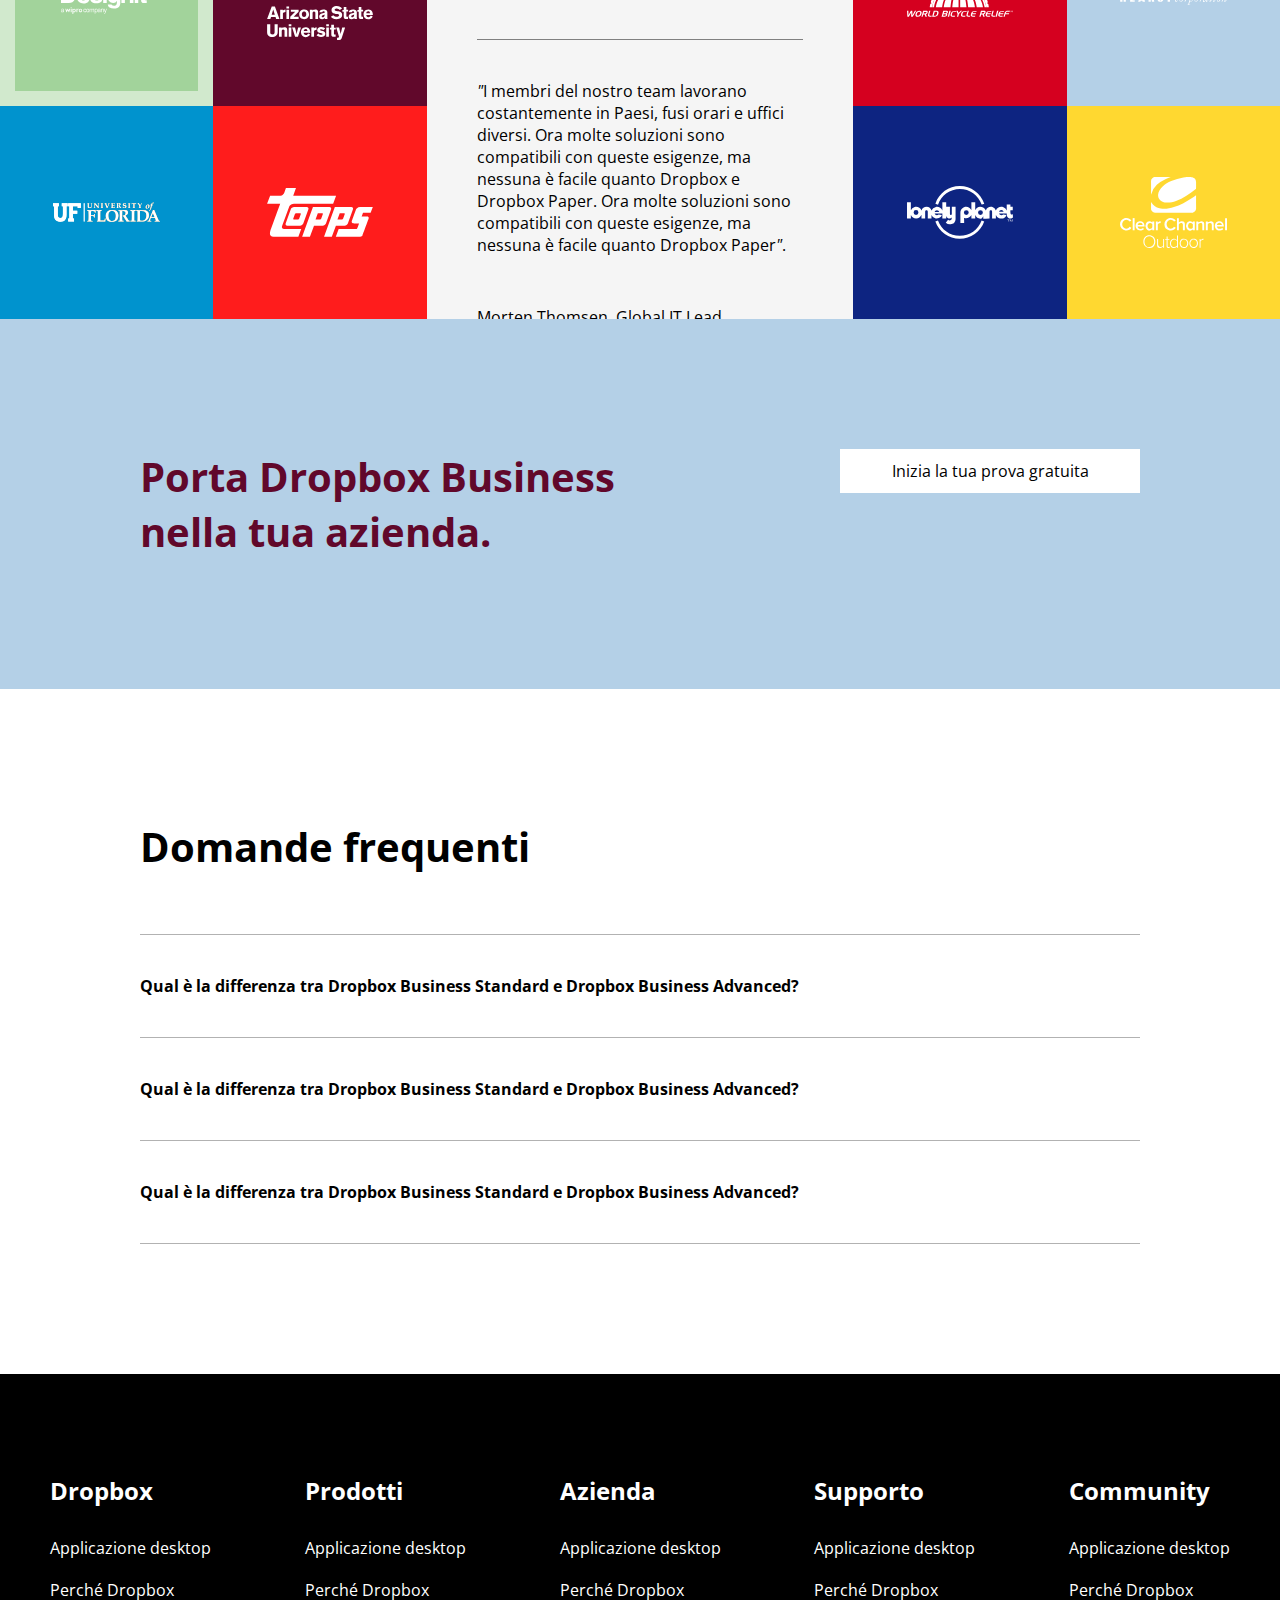
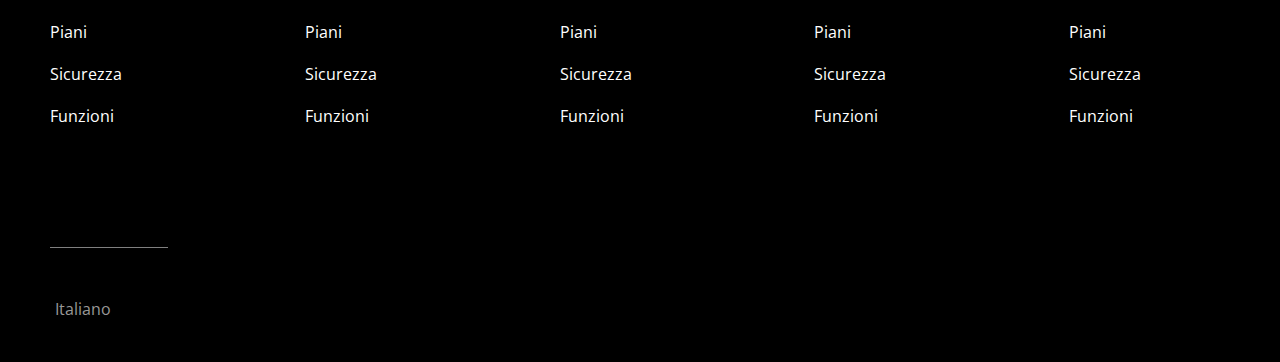
==== commit cdce8320: "Click freccia per scendere" ====
--- a/index.html
+++ b/index.html
@@ -27,8 +27,8 @@
       <!-- Header left -->
       <nav class="header-left">
         <ul class="flex">
-          <li>
-              <img src="img/logo-small.png" alt="Logo di Dropbox">
+          <li class="no-hover" >
+            <a href="#"><img src="img/logo-small.png" alt="Logo di Dropbox"></a>
           </li>
           <li><a href="#">Perché Dropbox</a></li>
           <li><a href="#">Funzioni</a></li>
@@ -43,7 +43,7 @@
           <li><a href="#">Supporto</a></li>
           <li><a href="#">Contatta l'ufficio vendite</a></li>
           <li><a href="#">Accedi</a></li>
-          <li><button class="button button-primary small">Inizia</button></li>
+          <li class="no-hover"><button class="button button-primary small">Inizia</button></li>
         </ul>
       </nav>
       <!-- // Header right -->
@@ -65,7 +65,7 @@
             <div>Annulla in qualsiasi momento</div>
           </div>
           <div class="arrow-down">
-            <i class="fa-solid fa-arrow-down"></i>
+            <a href="#footer-bottom"><i class="fa-solid fa-arrow-down"></i></a>
           </div>
           <!-- // Info Dropbox -->
 
@@ -340,13 +340,15 @@
     <!-- // Partner -->
 
     <!-- Prova gratuita -->
-    <section id="try-for-free" class="page-full">
-      <div class="page-small flex">
-        <div class="box-50">
-          <h2>Porta Dropbox Business nella tua azienda.</h2>
-        </div>
-        <div class="box-30">
-          <button class="button button-secondary large">Inizia la tua prova gratuita</button>
+    <section id="try-for-free">
+      <div class="page-full">
+        <div class="page-small flex">
+          <div class="box-50">
+            <h2>Porta Dropbox Business nella tua azienda.</h2>
+          </div>
+          <div class="box-30">
+            <button class="button button-secondary large">Inizia la tua prova gratuita</button>
+          </div>
         </div>
       </div>
     </section>
@@ -356,19 +358,31 @@
     <section id="faq" class="page-small">
       <h2>Domande frequenti</h2>
       <hr>
-      <div class="flex">
-        <strong>Qual è la differenza tra Dropbox Business Standard e Dropbox Business Advanced?</strong>
-        <span><i class="fa-solid fa-chevron-down"></i></span>
+      <div class="faq-container">
+        <div class="flex">
+          <strong>Qual è la differenza tra Dropbox Business Standard e Dropbox Business Advanced?</strong>
+          <span><i class="fa-solid fa-chevron-down"></i></span>
+          <span><i class="fa-solid fa-chevron-up"></i></span>
+        </div>
+        <p>Lorem ipsum dolor, sit amet consectetur adipisicing elit. Iusto nulla repellat laudantium quo aut, similique veritatis delectus hic nam sint molestiae. Maxime cum cumque eum qui perspiciatis non enim numquam.</p>
       </div>
       <hr>
-      <div class="flex">
-        <strong>Qual è la differenza tra Dropbox Business Standard e Dropbox Business Advanced?</strong>
-        <span><i class="fa-solid fa-chevron-down"></i></span>
+      <div class="faq-container">
+        <div class="flex">
+          <strong>Qual è la differenza tra Dropbox Business Standard e Dropbox Business Advanced?</strong>
+          <span><i class="fa-solid fa-chevron-down"></i></span>
+          <span><i class="fa-solid fa-chevron-up"></i></span>
+        </div>
+        <p>Lorem ipsum dolor, sit amet consectetur adipisicing elit. Iusto nulla repellat laudantium quo aut, similique veritatis delectus hic nam sint molestiae. Maxime cum cumque eum qui perspiciatis non enim numquam.</p>
       </div>
       <hr>
-      <div class="flex">
-        <strong>Qual è la differenza tra Dropbox Business Standard e Dropbox Business Advanced?</strong>
-        <span><i class="fa-solid fa-chevron-down"></i></span>
+      <div class="faq-container">
+        <div class="flex">
+          <strong>Qual è la differenza tra Dropbox Business Standard e Dropbox Business Advanced?</strong>
+          <span><i class="fa-solid fa-chevron-down"></i></span>
+          <span><i class="fa-solid fa-chevron-up"></i></span>
+        </div>
+        <p>Lorem ipsum dolor, sit amet consectetur adipisicing elit. Iusto nulla repellat laudantium quo aut, similique veritatis delectus hic nam sint molestiae. Maxime cum cumque eum qui perspiciatis non enim numquam.</p>
       </div>
       <hr>
     </section>
--- a/css/style.css
+++ b/css/style.css
@@ -131,9 +131,17 @@
   color: white;
 }
 
+.button-primary:hover {
+  background-color: #5a95f3;
+}
+
 .button-secondary {
   background-color: #ffffff;
-  border: 1px solid black;
+  border: 1px solid #000000;
+}
+
+.button-secondary:hover {
+  color: #6b6b6b;
 }
 
 .small {
@@ -184,6 +192,10 @@
   margin: 0 20px;
 }
 
+header li:hover:not(.no-hover) {
+  border-bottom: 2px solid rgb(158, 158, 158);
+}
+
 header .header-right {
   margin-right: 20px;
 }
@@ -213,6 +225,10 @@
   cursor: pointer;
 }
 
+#jumbotron .arrow-down a {
+  color: #000000;
+}
+
 /*
 Main
 */
@@ -233,8 +249,32 @@
   margin: 50px 0;
 }
 
-#plans .inputs > * {
-  padding-right: 35px;
+input[type=radio] {
+  vertical-align: middle;
+}
+
+input[type='radio']:after {
+  width: 15px;
+  height: 15px;
+  border-radius: 15px;
+  top: -3px;
+  left: -5px;
+  position: relative;
+  background-color: #ffffff;
+  content: '';
+  display: inline-block;
+  visibility: visible;
+  border: 2px solid #d0d0d3;
+}
+
+input[type='radio']:checked:after {
+  width: 10px;
+  height: 10px;
+  border: 5px solid #0061ff;
+}
+
+#plans .inputs label {
+  padding: 0 40px 0 3px;
 }
 
 #plans .target {
@@ -485,13 +525,35 @@
   margin-bottom: 60px;
 }
 
+#faq .faq-container {
+  margin: 40px 0;
+}
+
 #faq .flex {
-  margin: 40px 0;
-}
-
-#faq span {
+  position: relative;
+}
+
+#faq .faq-container span {
+  position: absolute;
+  top: 20%;
+  right: 0;
   width: 5%;
   font-size: 12px;
+}
+
+#faq .faq-container:hover .fa-chevron-down,
+#faq .faq-container .fa-chevron-up,
+#faq .faq-container p {
+  display: none;
+}
+
+#faq .faq-container p {
+  margin-top: 20px;
+}
+
+#faq .faq-container:hover .fa-chevron-up,
+#faq .faq-container:hover p {
+  display: block;
 }
 
 #faq hr {
